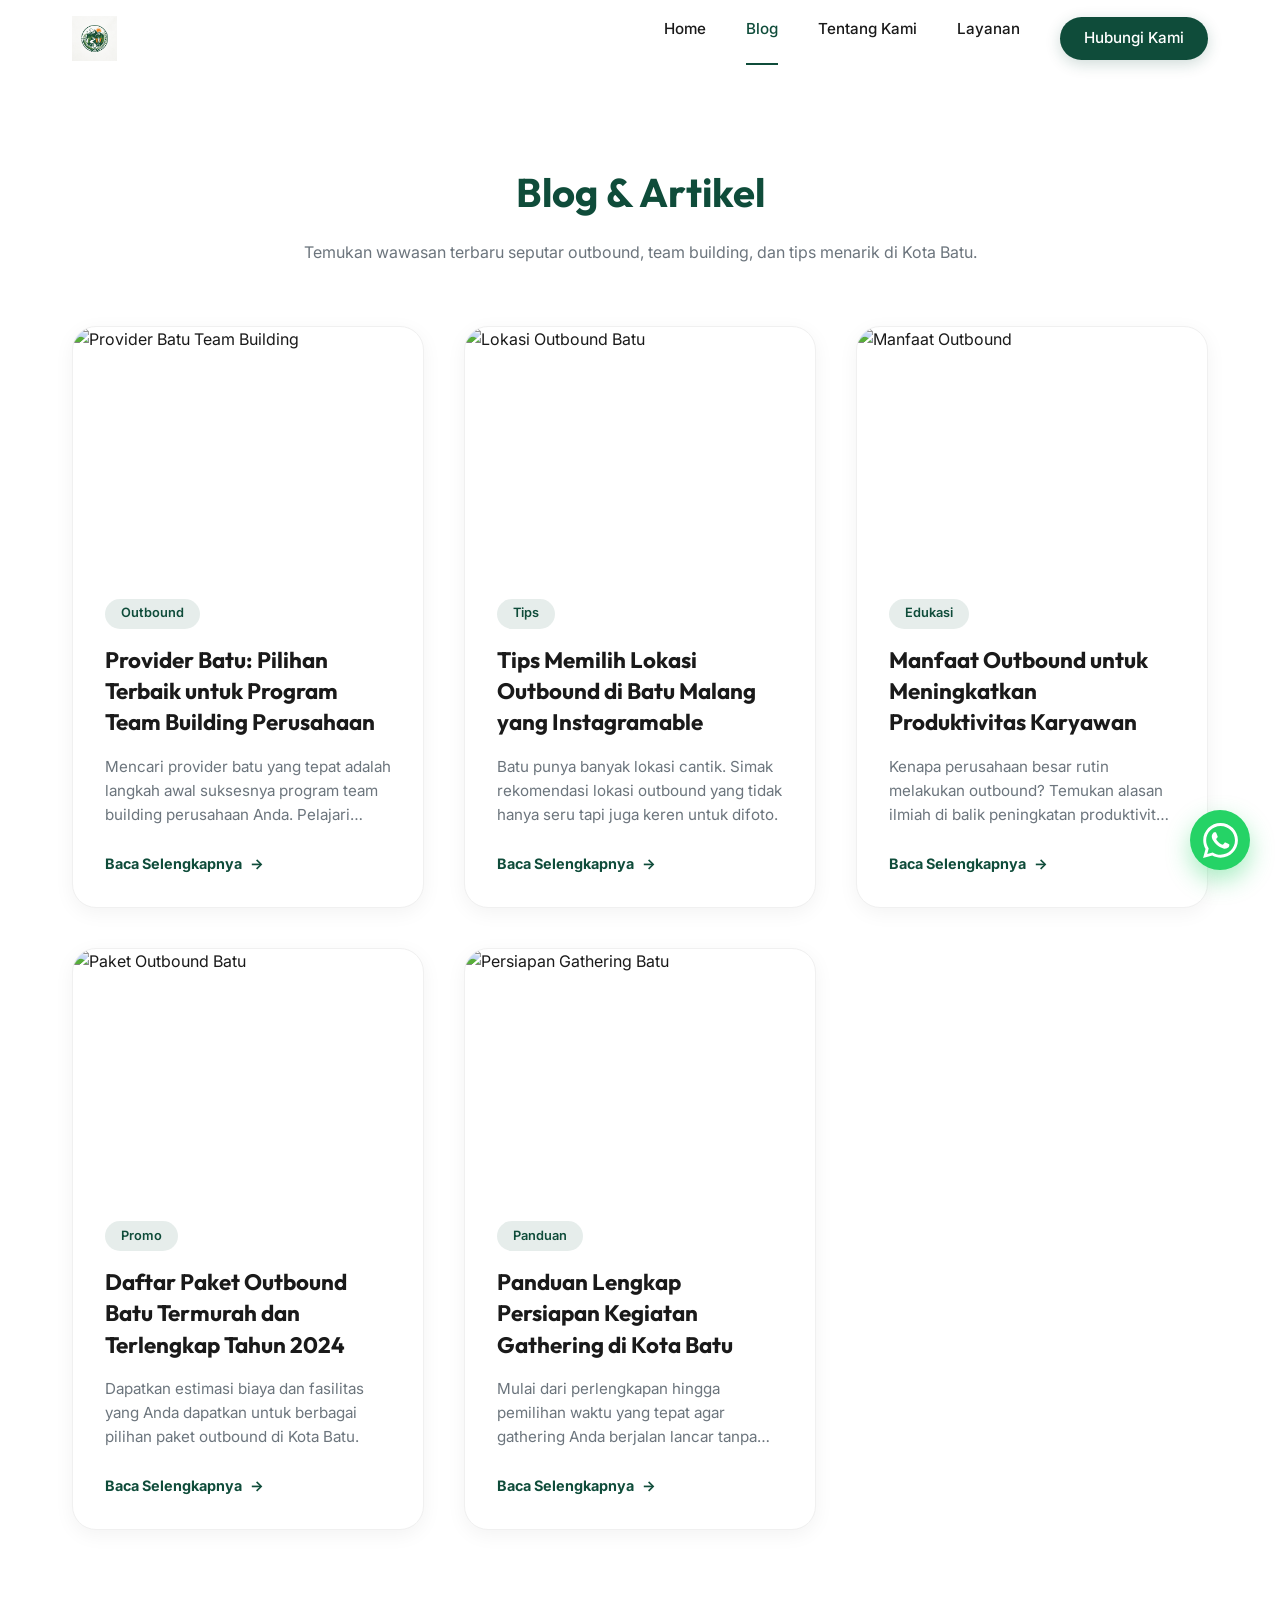
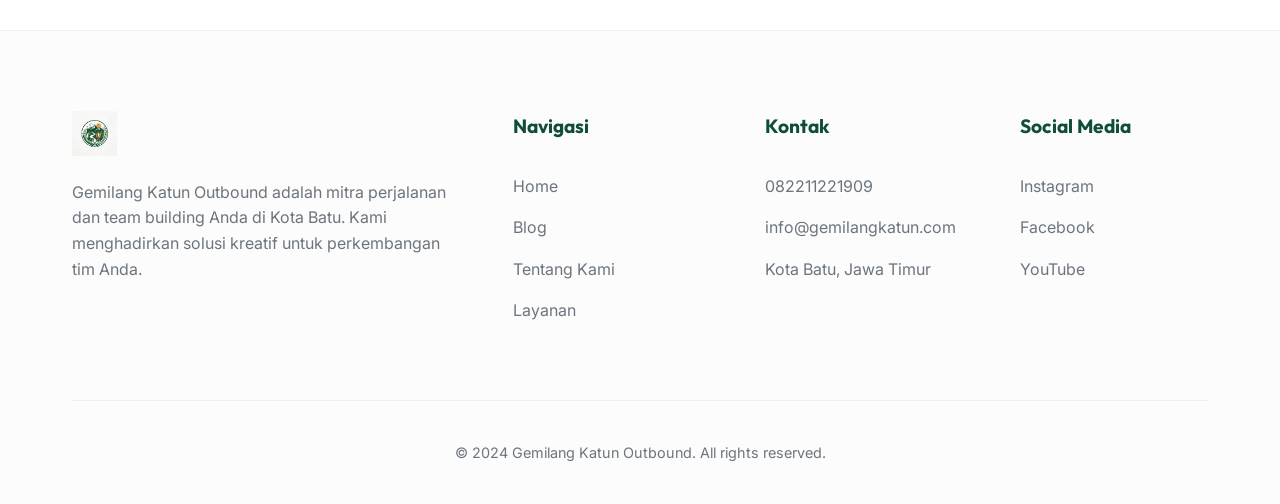
==== blog.html @ 0acfc73d "Add files via upload" ====
<!DOCTYPE html>
<html lang="id">

<head>
    <meta charset="UTF-8">
    <meta name="viewport" content="width=device-width, initial-scale=1.0, maximum-scale=1.0, user-scalable=no">
    <title>Blog & Informasi Outbound | Gemilang Katun Outbound Provider Batu</title>

    <meta name="description"
        content="Kumpulan artikel dan informasi seputar kegiatan outbound, team building, dan gathering di Kota Batu Malang oleh Gemilang Katun Outbound.">
    <link rel="stylesheet" href="assets/css/index.css">

    <!-- Open Graph -->
    <meta property="og:type" content="website">
    <meta property="og:title" content="Blog & Informasi Outbound | Gemilang Katun Outbound">
    <meta property="og:description"
        content="Informasi terlengkap seputar provider batu dan kegiatan outbound profesional.">
    <link rel="icon" type="image/png" href="assets/img/logo_gemilang_katun.png">
</head>

<body>

    <header id="header">
        <div class="container">
            <nav>
                <a href="index.html" class="logo">
                    <img src="assets/img/logo_gemilang_katun.png" alt="Gemilang Katun Logo">
                </a>
                <div class="menu-toggle" id="mobile-menu-btn">☰</div>
                <div class="nav-links" id="nav-links">
                    <a href="index.html">Home</a>
                    <a href="blog.html" class="active">Blog</a>
                    <a href="index.html#about">Tentang Kami</a>
                    <a href="index.html#services">Layanan</a>
                    <a href="https://wa.me/6282211221909" class="btn-wa-nav">Hubungi Kami</a>
                </div>
            </nav>
        </div>
    </header>

    <main>
        <section style="padding-top: 160px;">
            <div class="container">
                <div class="section-header">
                    <h1 class="section-title">Blog & Artikel</h1>
                    <p class="section-subtitle">Temukan wawasan terbaru seputar outbound, team building, dan tips
                        menarik di Kota Batu.</p>
                </div>

                <div class="blog-grid">
                    <!-- Blog Card 1 -->
                    <article class="blog-card">
                        <div class="blog-img">
                            <img src="assets/img/blog-1.jpg" alt="Provider Batu Team Building">
                        </div>
                        <div class="blog-info">
                            <span class="blog-tag">Outbound</span>
                            <h2 class="blog-title">Provider Batu: Pilihan Terbaik untuk Program Team Building Perusahaan
                            </h2>
                            <p class="blog-desc">Mencari provider batu yang tepat adalah langkah awal suksesnya program
                                team building perusahaan Anda. Pelajari caranya di sini.</p>
                            <a href="blog/provider-batu-pilihan-terbaik.html" class="btn-read">Baca Selengkapnya</a>
                        </div>
                    </article>

                    <!-- Blog Card 2 -->
                    <article class="blog-card">
                        <div class="blog-img">
                            <img src="assets/img/blog-2.jpg" alt="Lokasi Outbound Batu">
                        </div>
                        <div class="blog-info">
                            <span class="blog-tag">Tips</span>
                            <h2 class="blog-title">Tips Memilih Lokasi Outbound di Batu Malang yang Instagramable</h2>
                            <p class="blog-desc">Batu punya banyak lokasi cantik. Simak rekomendasi lokasi outbound yang
                                tidak hanya seru tapi juga keren untuk difoto.</p>
                            <a href="blog/tips-memilih-lokasi-outbound-batu.html" class="btn-read">Baca Selengkapnya</a>
                        </div>
                    </article>

                    <!-- Blog Card 3 -->
                    <article class="blog-card">
                        <div class="blog-img">
                            <img src="assets/img/blog-3.jpg" alt="Manfaat Outbound">
                        </div>
                        <div class="blog-info">
                            <span class="blog-tag">Edukasi</span>
                            <h2 class="blog-title">Manfaat Outbound untuk Meningkatkan Produktivitas Karyawan</h2>
                            <p class="blog-desc">Kenapa perusahaan besar rutin melakukan outbound? Temukan alasan ilmiah
                                di balik peningkatan produktivitas pasca kegiatan.</p>
                            <a href="blog/manfaat-outbound-produktivitas.html" class="btn-read">Baca Selengkapnya</a>
                        </div>
                    </article>

                    <!-- Blog Card 4 -->
                    <article class="blog-card">
                        <div class="blog-img">
                            <img src="assets/img/blog-4.jpg" alt="Paket Outbound Batu">
                        </div>
                        <div class="blog-info">
                            <span class="blog-tag">Promo</span>
                            <h2 class="blog-title">Daftar Paket Outbound Batu Termurah dan Terlengkap Tahun 2024</h2>
                            <p class="blog-desc">Dapatkan estimasi biaya dan fasilitas yang Anda dapatkan untuk berbagai
                                pilihan paket outbound di Kota Batu.</p>
                            <a href="blog/paket-outbound-batu-termurah.html" class="btn-read">Baca Selengkapnya</a>
                        </div>
                    </article>

                    <!-- Blog Card 5 -->
                    <article class="blog-card">
                        <div class="blog-img">
                            <img src="assets/img/blog-5.jpg" alt="Persiapan Gathering Batu">
                        </div>
                        <div class="blog-info">
                            <span class="blog-tag">Panduan</span>
                            <h2 class="blog-title">Panduan Lengkap Persiapan Kegiatan Gathering di Kota Batu</h2>
                            <p class="blog-desc">Mulai dari perlengkapan hingga pemilihan waktu yang tepat agar
                                gathering Anda berjalan lancar tanpa kendala.</p>
                            <a href="blog/panduan-persiapan-gathering-batu.html" class="btn-read">Baca Selengkapnya</a>
                        </div>
                    </article>
                </div>
            </div>
        </section>
    </main>

    <footer>
        <div class="container">
            <div class="footer-grid">
                <div class="footer-about">
                    <div class="logo">
                        <img src="assets/img/logo_gemilang_katun.png" alt="Gemilang Katun Logo">
                    </div>
                    <p>Gemilang Katun Outbound adalah mitra perjalanan dan team building Anda di Kota Batu. Kami
                        menghadirkan solusi kreatif untuk perkembangan tim Anda.</p>
                </div>
                <div>
                    <h4 class="footer-title">Navigasi</h4>
                    <ul class="footer-links">
                        <li><a href="index.html">Home</a></li>
                        <li><a href="blog.html">Blog</a></li>
                        <li><a href="index.html#about">Tentang Kami</a></li>
                        <li><a href="index.html#services">Layanan</a></li>
                    </ul>
                </div>
                <div>
                    <h4 class="footer-title">Kontak</h4>
                    <ul class="footer-links">
                        <li><a href="tel:+6282211221909">082211221909</a></li>
                        <li><a href="mailto:info@gemilangkatun.com">info@gemilangkatun.com</a></li>
                        <li><a href="#">Kota Batu, Jawa Timur</a></li>
                    </ul>
                </div>
                <div>
                    <h4 class="footer-title">Social Media</h4>
                    <ul class="footer-links">
                        <li><a href="#">Instagram</a></li>
                        <li><a href="#">Facebook</a></li>
                        <li><a href="#">YouTube</a></li>
                    </ul>
                </div>
            </div>
            <div class="footer-bottom">
                <p>&copy; 2024 Gemilang Katun Outbound. All rights reserved.</p>
            </div>
        </div>
    </footer>

    <a href="https://wa.me/6282211221909" class="floating-wa" target="_blank">
        <span style="display: none;">WhatsApp</span>
        <svg style="width: 35px; height: 35px; fill: white;" viewBox="0 0 24 24">
            <path
                d="M.057 24l1.687-6.163c-1.041-1.804-1.588-3.849-1.587-5.946.003-6.556 5.338-11.891 11.893-11.891 3.181.001 6.167 1.24 8.413 3.488 2.245 2.248 3.481 5.236 3.48 8.414-.003 6.557-5.338 11.892-11.893 11.892-1.99-.001-3.951-.5-5.688-1.448l-6.305 1.654zm6.597-3.807c1.676.995 3.276 1.591 5.392 1.592 5.448 0 9.886-4.434 9.889-9.885.002-5.462-4.415-9.89-9.881-9.892-5.452 0-9.887 4.434-9.889 9.884-.001 2.225.651 3.891 1.746 5.634l-.999 3.648 3.742-.981zm11.387-5.464c-.074-.124-.272-.198-.57-.347-.297-.149-1.758-.868-2.031-.967-.272-.099-.47-.149-.669.149-.198.297-.768.967-.941 1.165-.173.198-.347.223-.644.074-.297-.149-1.255-.462-2.39-1.475-.883-.788-1.48-1.761-1.653-2.059-.173-.297-.018-.458.13-.606.134-.133.297-.347.446-.521.151-.172.2-.296.3-.495.099-.198.05-.372-.025-.521-.075-.148-.669-1.611-.916-2.206-.242-.579-.487-.501-.669-.51l-.57-.01c-.198 0-.52.074-.792.372s-1.04 1.016-1.04 2.479 1.065 2.876 1.213 3.074c.149.198 2.095 3.2 5.076 4.487.709.306 1.263.489 1.694.626.712.226 1.36.194 1.872.118.571-.085 1.758-.719 2.006-1.413.248-.695.248-1.29.173-1.414z" />
        </svg>
    </a>

    <div class="floating-up" id="btn-up">
        <span>↑</span>
    </div>

    <script>
        window.addEventListener('scroll', () => {
            const header = document.getElementById('header');
            const btnUp = document.getElementById('btn-up');
            if (window.scrollY > 50) header.classList.add('scrolled');
            else header.classList.remove('scrolled');
            if (window.scrollY > 500) btnUp.classList.add('active');
            else btnUp.classList.remove('active');
        });

        const menuBtn = document.getElementById('mobile-menu-btn');
        const navLinks = document.getElementById('nav-links');
        menuBtn.addEventListener('click', () => {
            navLinks.classList.toggle('active');
        });

        document.getElementById('btn-up').addEventListener('click', () => {
            window.scrollTo({ top: 0, behavior: 'smooth' });
        });
    </script>
</body>

</html>
---- assets/css/index.css ----
@import url('https://fonts.googleapis.com/css2?family=Outfit:wght@300;400;500;600;700;800&family=Inter:wght@300;400;500;600;700&display=swap');

:root {
    --primary: #0f4c3a;
    --primary-light: #1a6d54;
    --secondary: #e67e22;
    --accent: #f39c12;
    --dark: #1a1a1a;
    --light: #f8f9fa;
    --gray: #6c757d;
    --glass: rgba(255, 255, 255, 0.85);
    --shadow: 0 10px 30px rgba(0, 0, 0, 0.08);
    --transition: all 0.4s cubic-bezier(0.165, 0.84, 0.44, 1);
}

* {
    margin: 0;
    padding: 0;
    box-sizing: border-box;
    -webkit-tap-highlight-color: transparent;
}

html {
    scroll-behavior: smooth;
    overflow-x: hidden;
}

body {
    font-family: 'Inter', sans-serif;
    color: var(--dark);
    background-color: #ffffff;
    line-height: 1.6;
    overflow-x: hidden;
    width: 100%;
}

h1, h2, h3, h4, .font-heading {
    font-family: 'Outfit', sans-serif;
    font-weight: 700;
}

a {
    text-decoration: none;
    color: inherit;
    transition: var(--transition);
}

ul {
    list-style: none;
}

img {
    max-width: 100%;
    height: auto;
    display: block;
}

.container {
    max-width: 1200px;
    margin: 0 auto;
    padding: 0 2rem;
}

/* Header & Navbar */
header {
    position: fixed;
    top: 0;
    left: 0;
    width: 100%;
    z-index: 1000;
    background: var(--glass);
    backdrop-filter: blur(15px);
    border-bottom: 1px solid rgba(255, 255, 255, 0.3);
    padding: 1rem 0;
    transition: var(--transition);
}

header.scrolled {
    padding: 0.8rem 0;
    box-shadow: var(--shadow);
}

nav {
    display: flex;
    justify-content: space-between;
    align-items: center;
}

.logo img {
    height: 45px;
}

.nav-links {
    display: flex;
    gap: 2.5rem;
}

.nav-links a {
    font-weight: 500;
    font-size: 0.95rem;
    position: relative;
    color: var(--dark);
}

.nav-links a::after {
    content: '';
    position: absolute;
    bottom: -5px;
    left: 0;
    width: 0;
    height: 2px;
    background: var(--primary);
    transition: var(--transition);
}

.nav-links a:hover::after {
    width: 100%;
}

.nav-links a.active {
    color: var(--primary);
}

.nav-links a.active::after {
    width: 100%;
}

.btn-wa-nav {
    background: var(--primary);
    color: white !important;
    padding: 0.6rem 1.5rem;
    border-radius: 50px;
    font-weight: 600;
    font-size: 0.9rem;
    box-shadow: 0 4px 15px rgba(15, 76, 58, 0.2);
}

.btn-wa-nav:hover {
    background: var(--primary-light);
    transform: translateY(-2px);
    box-shadow: 0 6px 20px rgba(15, 76, 58, 0.3);
}

/* Hero Section */
.hero {
    padding: 180px 0 100px;
    min-height: 90vh;
    display: flex;
    align-items: center;
    position: relative;
    background: linear-gradient(135deg, #f0f7f4 0%, #ffffff 100%);
    overflow: hidden;
}

.hero-content {
    position: relative;
    z-index: 10;
    max-width: 650px;
}

.hero-title {
    font-size: 4rem;
    line-height: 1.1;
    margin-bottom: 1.5rem;
    color: var(--primary);
}

.hero-title span {
    color: var(--secondary);
}

.hero-subtitle {
    font-size: 1.25rem;
    color: var(--gray);
    margin-bottom: 2.5rem;
}

.hero-btns {
    display: flex;
    gap: 1.5rem;
}

.btn-primary {
    background: var(--primary);
    color: white;
    padding: 1.2rem 2.5rem;
    border-radius: 12px;
    font-weight: 700;
    display: inline-block;
}

.btn-outline {
    border: 2px solid var(--primary);
    color: var(--primary);
    padding: 1.2rem 2.5rem;
    border-radius: 12px;
    font-weight: 700;
    display: inline-block;
}

.hero-image {
    position: absolute;
    right: -10%;
    top: 50%;
    transform: translateY(-50%);
    width: 55%;
    height: 80%;
    background: url('../img/hero_outbound_batu.jpg') center/cover no-repeat;
    border-radius: 40px;
    box-shadow: var(--shadow);
    z-index: 5;
}

/* Sections */
section {
    padding: 100px 0;
}

.section-header {
    text-align: center;
    max-width: 700px;
    margin: 0 auto 60px;
}

.section-title {
    font-size: 2.5rem;
    margin-bottom: 1rem;
    color: var(--primary);
}

.section-subtitle {
    color: var(--gray);
}

/* Blog Cards */
.blog-grid {
    display: grid;
    grid-template-columns: repeat(auto-fill, minmax(350px, 1fr));
    gap: 2.5rem;
}

.blog-card {
    background: white;
    border-radius: 24px;
    overflow: hidden;
    box-shadow: 0 5px 20px rgba(0,0,0,0.05);
    transition: var(--transition);
    border: 1px solid #f0f0f0;
}

.blog-card:hover {
    transform: translateY(-10px);
    box-shadow: 0 15px 40px rgba(0,0,0,0.1);
}

.blog-img {
    height: 240px;
    overflow: hidden;
}

.blog-img img {
    width: 100%;
    height: 100%;
    object-fit: cover;
    transition: var(--transition);
}

.blog-card:hover .blog-img img {
    transform: scale(1.1);
}

.blog-info {
    padding: 2rem;
}

.blog-tag {
    background: rgba(15, 76, 58, 0.1);
    color: var(--primary);
    padding: 0.3rem 1rem;
    border-radius: 50px;
    font-size: 0.8rem;
    font-weight: 600;
    margin-bottom: 1rem;
    display: inline-block;
}

.blog-title {
    font-size: 1.4rem;
    margin-bottom: 1rem;
    line-height: 1.4;
}

.blog-desc {
    color: var(--gray);
    font-size: 0.95rem;
    margin-bottom: 1.5rem;
    display: -webkit-box;
    -webkit-line-clamp: 3;
    -webkit-box-orient: vertical;
    overflow: hidden;
}

.btn-read {
    color: var(--primary);
    font-weight: 700;
    display: flex;
    align-items: center;
    gap: 0.5rem;
    font-size: 0.9rem;
}

.btn-read::after {
    content: '→';
    transition: var(--transition);
}

.btn-read:hover::after {
    transform: translateX(5px);
}

/* Floating Elements */
.floating-wa {
    position: fixed;
    bottom: 30px;
    right: 30px;
    width: 60px;
    height: 60px;
    background: #25d366;
    border-radius: 50%;
    display: flex;
    align-items: center;
    justify-content: center;
    color: white;
    font-size: 30px;
    box-shadow: 0 10px 25px rgba(37, 211, 102, 0.4);
    z-index: 999;
    cursor: pointer;
    transition: var(--transition);
}

.floating-wa:hover {
    transform: scale(1.1) translateY(-5px);
}

.floating-up {
    position: fixed;
    bottom: 105px;
    right: 30px;
    width: 50px;
    height: 50px;
    background: var(--primary);
    border-radius: 50%;
    display: flex;
    align-items: center;
    justify-content: center;
    color: white;
    font-size: 20px;
    box-shadow: 0 10px 25px rgba(15, 76, 58, 0.3);
    z-index: 998;
    cursor: pointer;
    transition: var(--transition);
    opacity: 0;
    visibility: hidden;
}

.floating-up.active {
    opacity: 1;
    visibility: visible;
}

/* Footer */
footer {
    background: #fcfcfc;
    border-top: 1px solid #eee;
    padding: 80px 0 40px;
}

.footer-grid {
    display: grid;
    grid-template-columns: 2fr 1fr 1fr 1fr;
    gap: 4rem;
    margin-bottom: 60px;
}

.footer-about .logo {
    margin-bottom: 1.5rem;
}

.footer-about p {
    color: var(--gray);
    margin-bottom: 2rem;
}

.footer-title {
    font-size: 1.2rem;
    margin-bottom: 2rem;
    color: var(--primary);
}

.footer-links li {
    margin-bottom: 1rem;
}

.footer-links a {
    color: var(--gray);
}

.footer-links a:hover {
    color: var(--primary);
    padding-left: 5px;
}

.footer-bottom {
    text-align: center;
    padding-top: 40px;
    border-top: 1px solid #eee;
    color: var(--gray);
    font-size: 0.9rem;
}

/* Article Styles */
.article-header {
    padding-top: 160px;
    max-width: 900px;
    margin: 0 auto;
    text-align: center;
}

.article-main-img {
    margin: 3rem 0;
    border-radius: 30px;
    overflow: hidden;
    box-shadow: var(--shadow);
}

.img-caption {
    font-size: 0.85rem;
    color: var(--gray);
    margin-top: 1rem;
    font-style: italic;
}

.article-container {
    max-width: 800px;
    margin: 0 auto;
    padding: 0 2rem;
}

.toc-box {
    background: #f9f9f9;
    border-radius: 20px;
    padding: 2rem;
    margin: 3rem 0;
    border: 1px solid #eee;
}

.toc-header {
    display: flex;
    justify-content: space-between;
    align-items: center;
    cursor: pointer;
    margin-bottom: 1rem;
}

.toc-box ul {
    list-style: decimal inside;
}

.toc-box li {
    margin-bottom: 0.8rem;
    font-weight: 500;
}

.toc-box li ul {
    margin-left: 1.5rem;
    margin-top: 0.5rem;
    list-style: circle;
}

.article-content h2 {
    font-size: 2rem;
    margin: 3rem 0 1.5rem;
    color: var(--primary);
}

.article-content h3 {
    font-size: 1.5rem;
    margin: 2.5rem 0 1rem;
}

.article-content p {
    margin-bottom: 1.5rem;
    font-size: 1.1rem;
    color: #444;
}

blockquote {
    border-left: 5px solid var(--primary);
    padding: 1.5rem 2rem;
    background: #f0f7f4;
    font-size: 1.25rem;
    font-style: italic;
    color: var(--primary);
    margin: 3rem 0;
    border-radius: 0 20px 20px 0;
}

.baca-juga {
    background: #fdf2e9;
    padding: 2rem;
    border-radius: 20px;
    margin: 3rem 0;
}

.baca-juga-title {
    font-weight: 700;
    margin-bottom: 1rem;
    color: var(--secondary);
}

.baca-juga ul li {
    margin-bottom: 0.5rem;
}

.baca-juga a {
    color: var(--dark);
    font-weight: 600;
}

.baca-juga a:hover {
    color: var(--primary);
}

.article-img-support {
    margin: 3rem 0;
    border-radius: 20px;
    overflow: hidden;
}

.promo-gif {
    margin: 3rem 0;
    border-radius: 20px;
    overflow: hidden;
    text-align: center;
}

.faq-section {
    margin: 5rem 0;
}

.faq-item {
    margin-bottom: 1.5rem;
    border: 1px solid #eee;
    border-radius: 15px;
    padding: 1.5rem;
}

.faq-q {
    font-weight: 700;
    margin-bottom: 0.5rem;
    font-size: 1.1rem;
}

.author-profile {
    display: flex;
    align-items: center;
    gap: 1.5rem;
    padding: 3rem;
    background: #f8f9fa;
    border-radius: 30px;
    margin: 5rem 0;
}

.author-img {
    width: 100px;
    height: 100px;
    border-radius: 50%;
    object-fit: cover;
}

.share-btns {
    display: flex;
    gap: 1rem;
    margin: 3rem 0;
}

.share-btn {
    padding: 0.8rem 1.5rem;
    border-radius: 10px;
    color: white;
    font-weight: 600;
    display: flex;
    align-items: center;
    gap: 0.5rem;
}

.share-wa { background: #25d366; }
.share-fb { background: #1877f2; }
.share-tw { background: #1da1f2; }

/* Mobile Menu */
.menu-toggle {
    display: none;
    font-size: 1.5rem;
    cursor: pointer;
}

/* Responsiveness */
@media (max-width: 1024px) {
    .hero-image {
        right: -15%;
        width: 60%;
    }
}

@media (max-width: 912px) {
    .menu-toggle {
        display: block;
    }

    .nav-links {
        display: none; /* Add JS to toggle */
        position: absolute;
        top: 100%;
        left: 0;
        width: 100%;
        background: white;
        flex-direction: column;
        padding: 2rem;
        box-shadow: var(--shadow);
        text-align: center;
    }

    .nav-links.active {
        display: flex;
    }

    .footer-grid {
        grid-template-columns: 1fr 1fr;
    }

    .hero-image {
        position: relative;
        right: 0;
        top: 0;
        transform: none;
        width: 100%;
        height: 400px;
        margin-top: 3rem;
    }

    .hero-content {
        max-width: 100%;
        text-align: center;
    }

    .hero-btns {
        justify-content: center;
    }

    .hero-title {
        font-size: 3rem;
    }
}

@media (max-width: 480px) {
    .hero-title {
        font-size: 2..5rem;
    }

    .footer-grid {
        grid-template-columns: 1fr;
    }

    .container {
        padding: 0 1.5rem;
    }
    
    .blog-grid {
        grid-template-columns: 1fr;
    }

    .section-title {
        font-size: 2rem;
    }

    .floating-wa, .floating-up {
        right: 20px;
    }

    /* Fixed mobile glitch: no horizontal scroll */
    body, html {
        overflow-x: hidden;
        width: 100vw;
    }
}
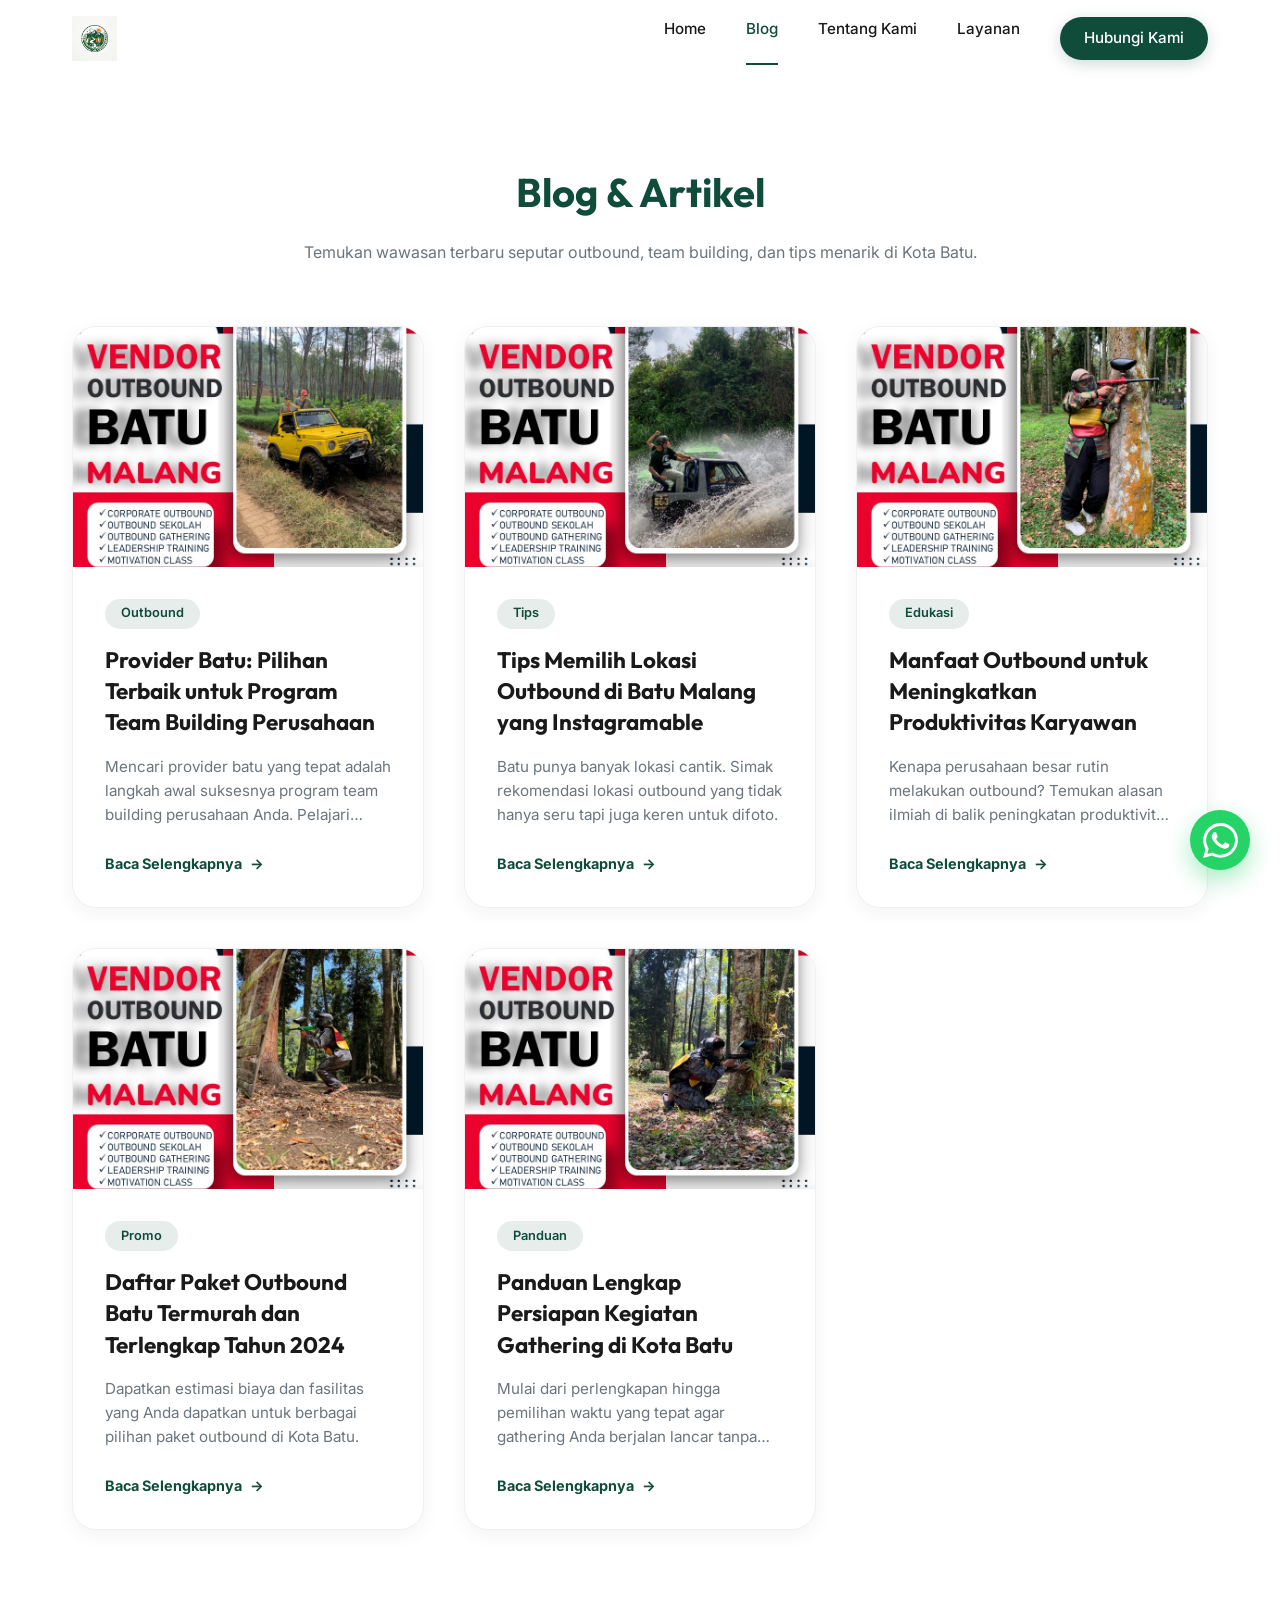
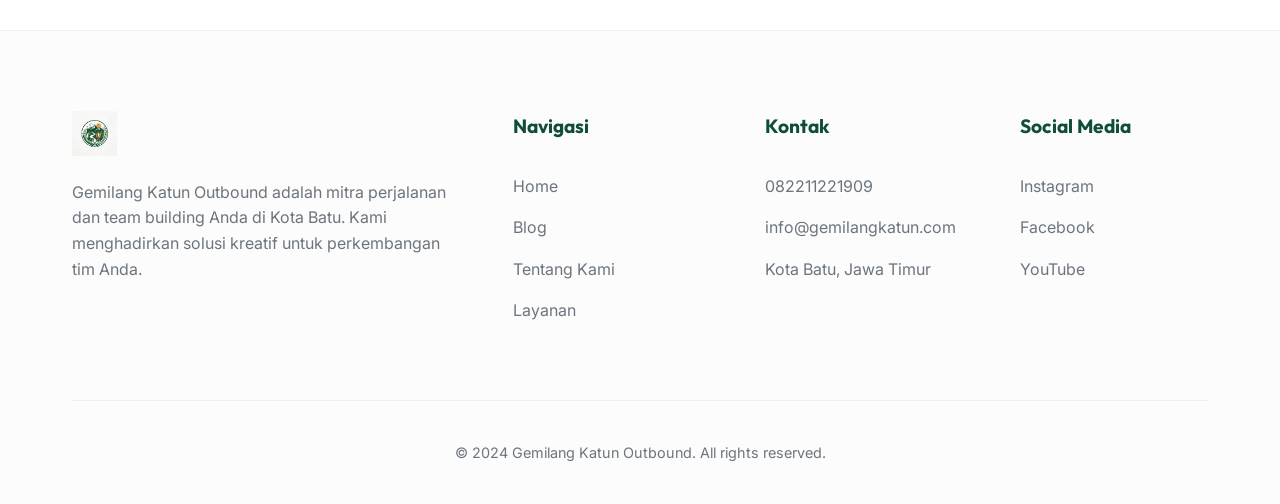
==== commit 431f7da0: "Add files via upload" ====
--- a/blog.html
+++ b/blog.html
@@ -51,7 +51,7 @@
                     <!-- Blog Card 1 -->
                     <article class="blog-card">
                         <div class="blog-img">
-                            <img src="assets/img/blog-1.jpg" alt="Provider Batu Team Building">
+                            <img src="assets/img/Paket Outbound Batu Malang (1).JPG" alt="Provider Batu Team Building">
                         </div>
                         <div class="blog-info">
                             <span class="blog-tag">Outbound</span>
@@ -66,7 +66,7 @@
                     <!-- Blog Card 2 -->
                     <article class="blog-card">
                         <div class="blog-img">
-                            <img src="assets/img/blog-2.jpg" alt="Lokasi Outbound Batu">
+                            <img src="assets/img/Paket Outbound Batu Malang (2).JPG" alt="Lokasi Outbound Batu">
                         </div>
                         <div class="blog-info">
                             <span class="blog-tag">Tips</span>
@@ -80,7 +80,7 @@
                     <!-- Blog Card 3 -->
                     <article class="blog-card">
                         <div class="blog-img">
-                            <img src="assets/img/blog-3.jpg" alt="Manfaat Outbound">
+                            <img src="assets/img/Paket Outbound Batu Malang (3).JPG" alt="Manfaat Outbound">
                         </div>
                         <div class="blog-info">
                             <span class="blog-tag">Edukasi</span>
@@ -94,7 +94,7 @@
                     <!-- Blog Card 4 -->
                     <article class="blog-card">
                         <div class="blog-img">
-                            <img src="assets/img/blog-4.jpg" alt="Paket Outbound Batu">
+                            <img src="assets/img/Paket Outbound Batu Malang (4).JPG" alt="Paket Outbound Batu">
                         </div>
                         <div class="blog-info">
                             <span class="blog-tag">Promo</span>
@@ -108,7 +108,7 @@
                     <!-- Blog Card 5 -->
                     <article class="blog-card">
                         <div class="blog-img">
-                            <img src="assets/img/blog-5.jpg" alt="Persiapan Gathering Batu">
+                            <img src="assets/img/Paket Outbound Batu Malang (5).JPG" alt="Persiapan Gathering Batu">
                         </div>
                         <div class="blog-info">
                             <span class="blog-tag">Panduan</span>
--- a/assets/css/index.css
+++ b/assets/css/index.css
@@ -34,7 +34,11 @@
     width: 100%;
 }
 
-h1, h2, h3, h4, .font-heading {
+h1,
+h2,
+h3,
+h4,
+.font-heading {
     font-family: 'Outfit', sans-serif;
     font-weight: 700;
 }
@@ -152,10 +156,16 @@
     overflow: hidden;
 }
 
+.hero .container {
+    display: flex;
+    align-items: center;
+    justify-content: space-between;
+    gap: 4rem;
+}
+
 .hero-content {
-    position: relative;
+    flex: 1;
     z-index: 10;
-    max-width: 650px;
 }
 
 .hero-title {
@@ -199,16 +209,12 @@
 }
 
 .hero-image {
-    position: absolute;
-    right: -10%;
-    top: 50%;
-    transform: translateY(-50%);
-    width: 55%;
-    height: 80%;
+    flex: 1;
+    height: 550px;
     background: url('../img/hero_outbound_batu.jpg') center/cover no-repeat;
-    border-radius: 40px;
+    border-radius: 80px 30px 80px 30px;
     box-shadow: var(--shadow);
-    z-index: 5;
+    position: relative;
 }
 
 /* Sections */
@@ -243,14 +249,14 @@
     background: white;
     border-radius: 24px;
     overflow: hidden;
-    box-shadow: 0 5px 20px rgba(0,0,0,0.05);
+    box-shadow: 0 5px 20px rgba(0, 0, 0, 0.05);
     transition: var(--transition);
     border: 1px solid #f0f0f0;
 }
 
 .blog-card:hover {
     transform: translateY(-10px);
-    box-shadow: 0 15px 40px rgba(0,0,0,0.1);
+    box-shadow: 0 15px 40px rgba(0, 0, 0, 0.1);
 }
 
 .blog-img {
@@ -296,6 +302,7 @@
     margin-bottom: 1.5rem;
     display: -webkit-box;
     -webkit-line-clamp: 3;
+    line-clamp: 3;
     -webkit-box-orient: vertical;
     overflow: hidden;
 }
@@ -594,9 +601,17 @@
     gap: 0.5rem;
 }
 
-.share-wa { background: #25d366; }
-.share-fb { background: #1877f2; }
-.share-tw { background: #1da1f2; }
+.share-wa {
+    background: #25d366;
+}
+
+.share-fb {
+    background: #1877f2;
+}
+
+.share-tw {
+    background: #1da1f2;
+}
 
 /* Mobile Menu */
 .menu-toggle {
@@ -607,9 +622,12 @@
 
 /* Responsiveness */
 @media (max-width: 1024px) {
-    .hero-image {
-        right: -15%;
-        width: 60%;
+    .hero .container {
+        gap: 2rem;
+    }
+
+    .hero-title {
+        font-size: 3.2rem;
     }
 }
 
@@ -619,7 +637,8 @@
     }
 
     .nav-links {
-        display: none; /* Add JS to toggle */
+        display: none;
+        /* Add JS to toggle */
         position: absolute;
         top: 100%;
         left: 0;
@@ -639,14 +658,18 @@
         grid-template-columns: 1fr 1fr;
     }
 
+    .hero .container {
+        flex-direction: column;
+        text-align: center;
+    }
+
     .hero-image {
-        position: relative;
-        right: 0;
-        top: 0;
-        transform: none;
         width: 100%;
-        height: 400px;
-        margin-top: 3rem;
+        height: 350px;
+        order: -1;
+        /* Image on top for mobile */
+        margin-bottom: 2rem;
+        border-radius: 40px 15px 40px 15px;
     }
 
     .hero-content {
@@ -665,7 +688,7 @@
 
 @media (max-width: 480px) {
     .hero-title {
-        font-size: 2..5rem;
+        font-size: 2.5rem;
     }
 
     .footer-grid {
@@ -675,7 +698,7 @@
     .container {
         padding: 0 1.5rem;
     }
-    
+
     .blog-grid {
         grid-template-columns: 1fr;
     }
@@ -684,13 +707,15 @@
         font-size: 2rem;
     }
 
-    .floating-wa, .floating-up {
+    .floating-wa,
+    .floating-up {
         right: 20px;
     }
 
     /* Fixed mobile glitch: no horizontal scroll */
-    body, html {
+    body,
+    html {
         overflow-x: hidden;
         width: 100vw;
     }
-}
+}
